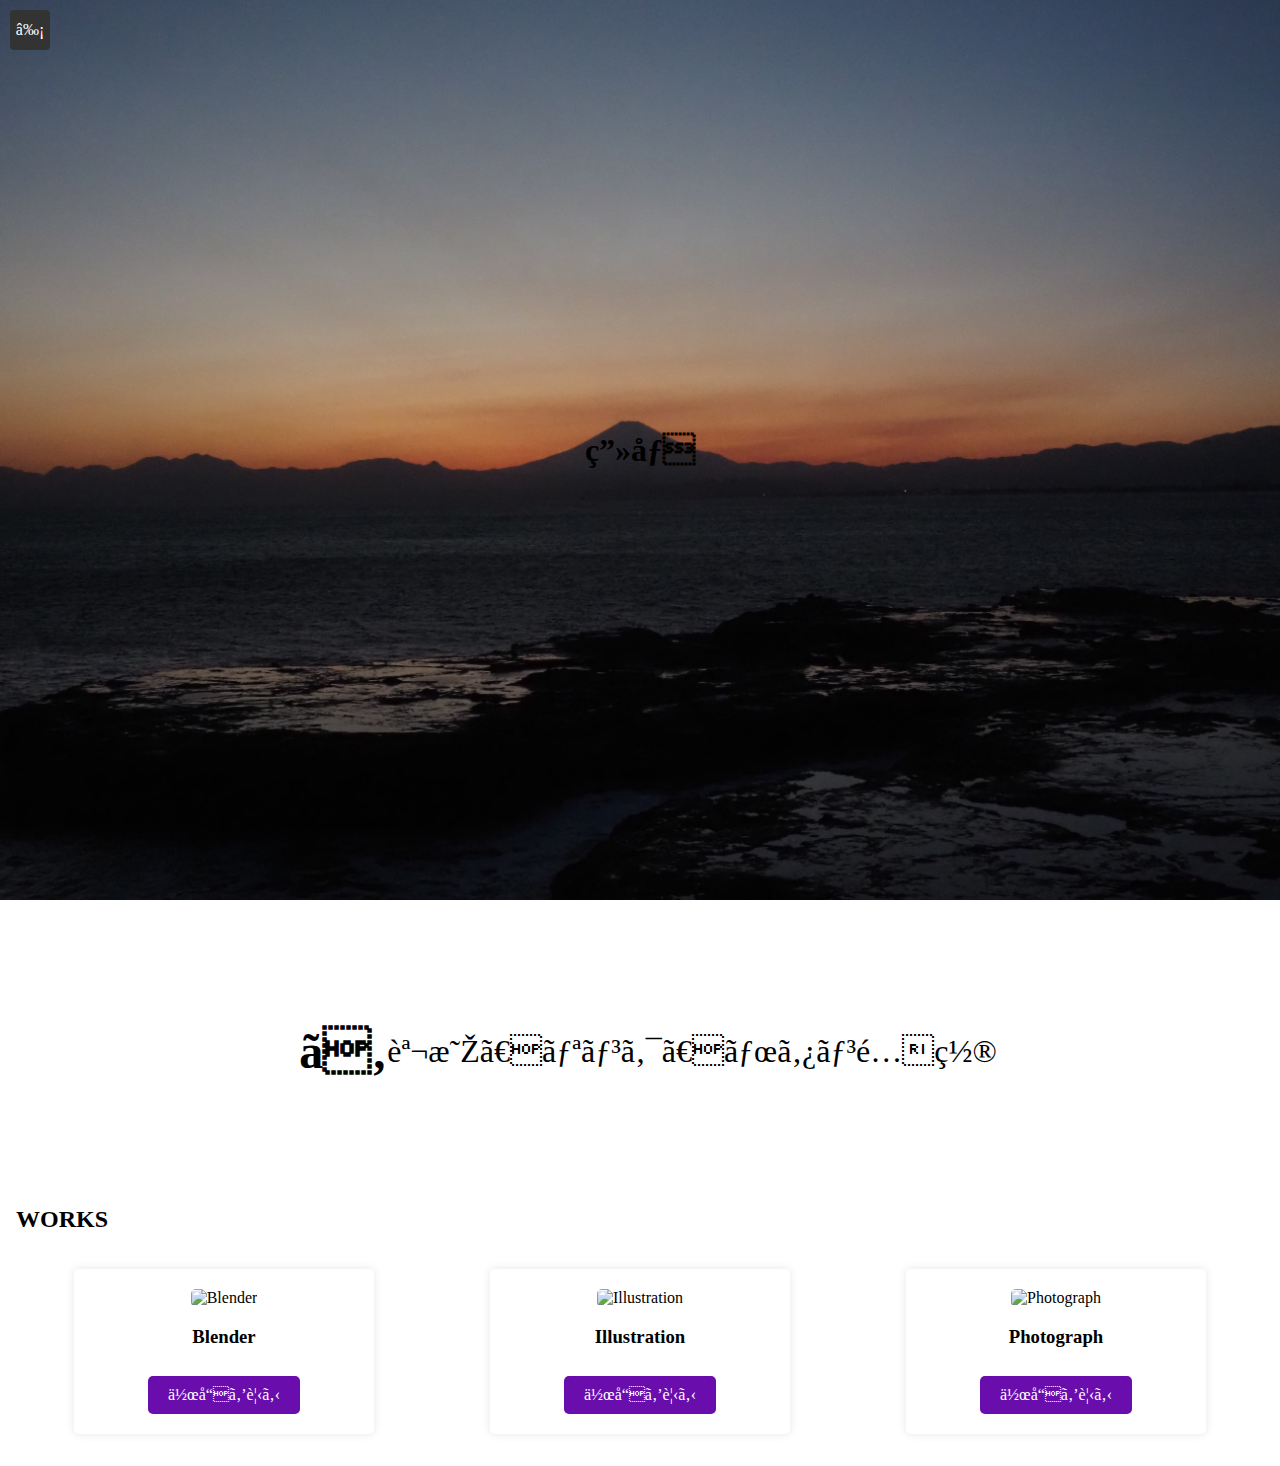
==== index.html @ e8e4b509 "edit" ====
<!DOCTYPE html>   <!--HTML文書宣言-->
<html lang="ja">   <!--HTMLタグとページの言語指定-->
<head>   <!--headタグ、ページ内には表示されない情報-->
    <meta charset="UFT-8">   <!--metaタグと文字エンコーディング-->
    <title>Portfolio</title>   <!--titleタグ、タブでのページのタイトル指定-->
    <meta name="viewport" content="width=device-width, initial-scale=1.0">
    <!--width=device-widthで表示領域の幅をデバイスに合わせる-->
    <!--initial-scale=1.0で初期表示の拡大率を100%にしている-->
    <link rel="stylesheet" href="style.css">   <!--CSSとリンク-->
    <style>
        /* ページ全体の余白設定 */
        body {
            margin: 0;
            padding: 0;
        }

        /* 各要素に1remの余白を追加 */
        .section, .work-cards, .work-card {
            margin: 1rem;
        }

        /*各セクションのスタイル*/
        .section {
            height: 30vh;
            display: flex;
            justify-content: center;
            align-items: center;
            color: black;
            font-size: 2rem;
            text-align: center;
        }

        /*パララックス背景の設定*/
        .parallax {
            background-image: url('background-image.jpg');   /*背景画像をここで指定*/
            height: 100vh;
            background-attachment: fixed;   /*固定背景でパララックス効果*/
            background-size: cover;
            background-position: center;
            display: flex;
            justify-content: center;
            align-items: center;
        }

        /* 他のセクションの背景色 */
        .content {
            background-color: white;
        }

        /*メニューバー*/
        .menu-bar {
            position: fixed;
            top: 10px;
            left: 10px;
            width: 40px;
            height: 40px;
            background-color: #333;
            color: white;
            display: flex;
            justify-content: center;
            align-items: center;
            cursor: pointer;
            border-radius: 4px;
            z-index: 10;
        }
    </style>
</head>

<body>
    <!--メニューバー-->
    <div class="menu-bar">≡</div>

    <!--パララックス背景-->
    <div class="parallax">
        <h1>画像</h1>
    </div>

    <!--スクロール時に表示されるコンテンツセクション-->
    <div class="section content">
        <h2>あ</h2>
        <br>
        <p>説明、リンク、ボタン配置</p>
    </div>

    <section id="works">
        <h2>WORKS</h2>
        <div class="work-cards">
            <div class="work-card">
                <img src="blender.jpg" alt="Blender" class="work-image">
                <h3>Blender</h3>
                <a href="blender.html" class="work-button">作品を見る</a>
            </div>
            <div class="work-card">
                <img src="illustration.jpg" alt="Illustration" class="work-image">
                <h3>Illustration</h3>
                <a href="https://xfolio.jp/portfolio/harukyabe2" class="work-button">作品を見る</a>
            </div>
            <div class="work-card">
                <img src="picture.jpg" alt="Photograph" class="work-image">
                <h3>Photograph</h3>
                <a href="picture.html" class="work-button">作品を見る</a>
            </div>
        </div>
    </section>
</body>
---- style.css ----
h2 {
    margin-left: 1rem;
}

.work-cards {
    display: flex;
    justify-content: space-around;
    flex-wrap: wrap;
    margin: 20px;
}

.work-card {
    background-color: #fff;
    border-radius: 5px;
    box-shadow: 0 0 10px rgba(0, 0, 0, 0.1);
    margin: 20px;
    padding: 20px;
    text-align: center;
    max-width: 300px;
    flex-basis: calc(33% - 40px); /* Adjust the basis to make it 3 columns */
    box-sizing: border-box;
}

.work-image {
    width: 100%;
    height: auto;
    border-radius: 5px;
}

.work-button {
    display: inline-block;
    margin-top: 10px;
    padding: 10px 20px;
    background-color: #6a0dad;
    color: #fff;
    text-decoration: none;
    border-radius: 5px;
    transition: background-color 0.3s ease;
}

.work-button:hover {
    background-color: #5a0cac;
}



.gallery {
    display: flex;
    flex-wrap: wrap;
    justify-content: space-around;
    margin: 20px;
}

.gallery-item {
    margin: 10px;
    text-align: center;
    flex-basis: calc(33% - 20px);
    box-sizing: border-box;
    display: flex;
    flex-direction: column;
    align-items: center;
}

.img-item {
    background-color: #000;
    width: 300px;
    height: 400px; /* 3:4のアスペクト比 */
    display: flex;
    justify-content: center;
    align-items: center;
    margin-bottom: 10px;
}

.gallery-image {
    max-width: 100%;
    max-height: 100%;
    object-fit: contain;
    cursor: pointer;
    transition: transform 0.2s;
}

.gallery-image:hover {
    transform: scale(1.1);
}

/* モーダルのスタイル */
.modal {
    display: none;
    position: fixed;
    z-index: 1000;
    padding-top: 60px;
    left: 0;
    top: 0;
    width: 100%;
    height: 100%;
    overflow: auto;
    background-color: rgba(0, 0, 0, 0.9);
}

.modal-content {
    margin: auto;
    display: block;
    width: 80%;
    max-width: 700px;
}

#caption {
    margin: auto;
    display: block;
    width: 80%;
    max-width: 700px;
    text-align: center;
    color: #ccc;
    padding: 10px 0;
    height: 150px;
}

.close {
    position: absolute;
    top: 15px;
    right: 35px;
    color: #f1f1f1;
    font-size: 40px;
    font-weight: bold;
    transition: 0.3s;
}

.close:hover,
.close:focus {
    color: #bbb;
    text-decoration: none;
    cursor: pointer;
}
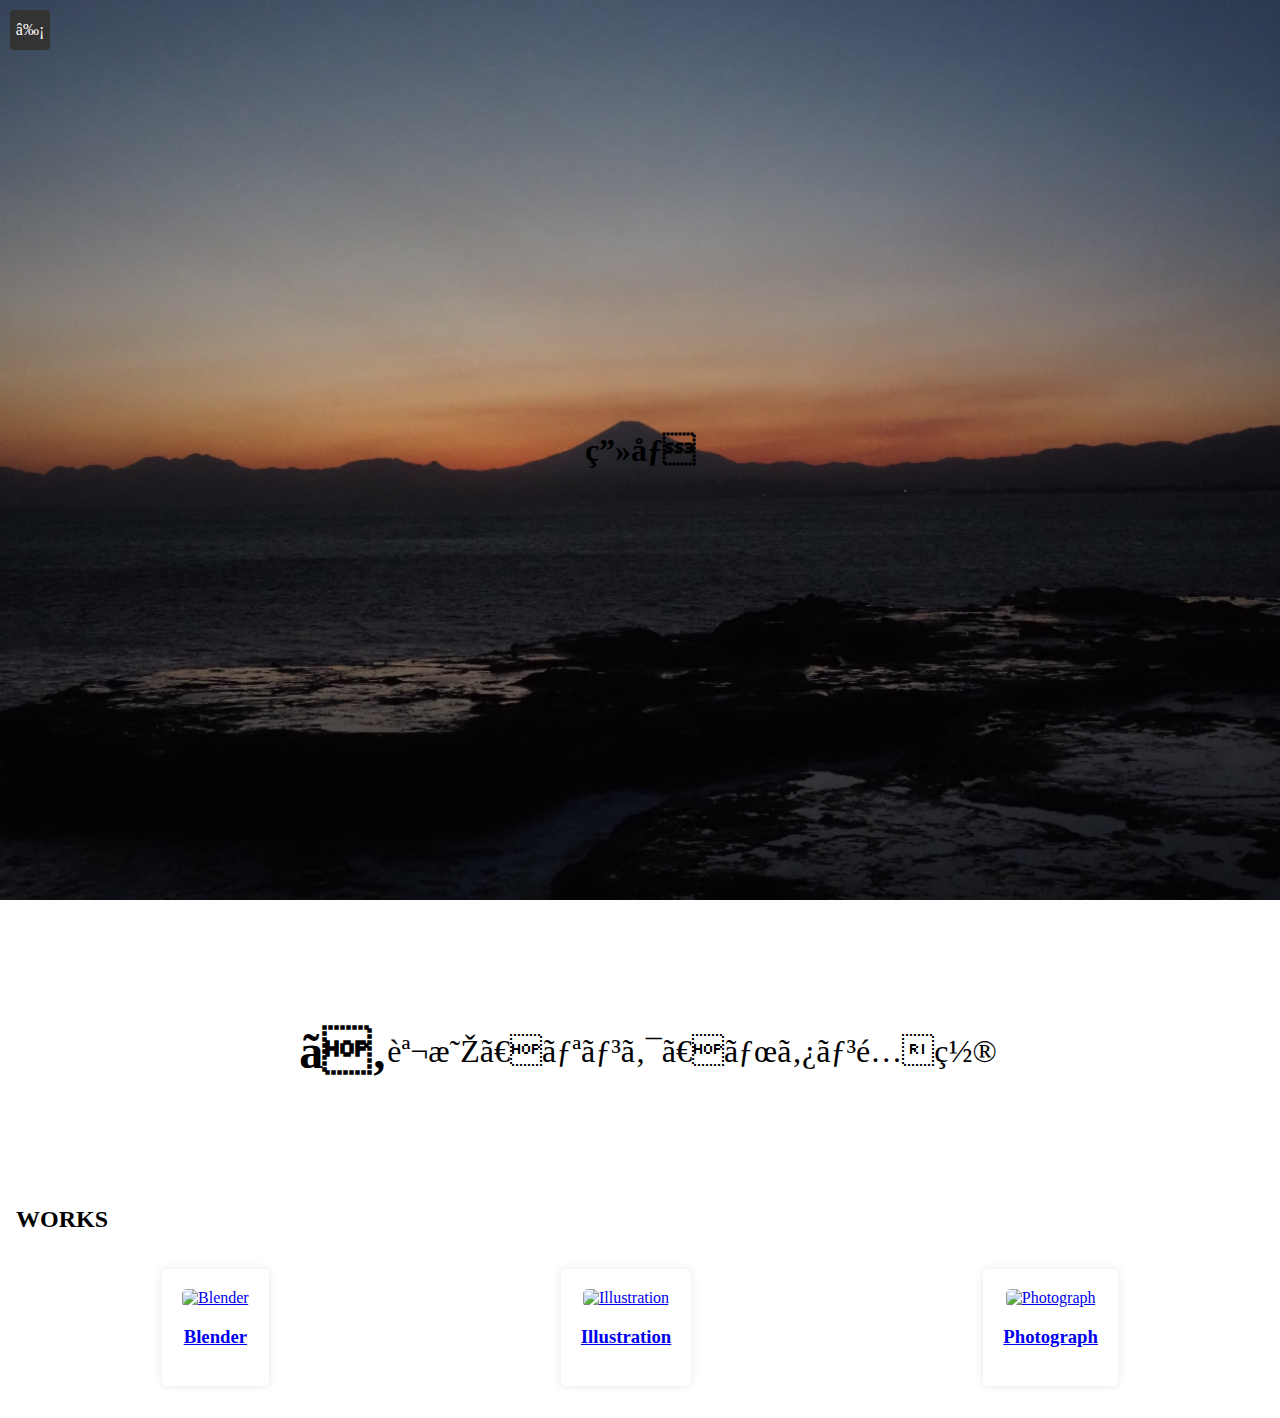
==== commit 22b6f109: "work-card" ====
--- a/index.html
+++ b/index.html
@@ -7,6 +7,7 @@
     <!--width=device-widthで表示領域の幅をデバイスに合わせる-->
     <!--initial-scale=1.0で初期表示の拡大率を100%にしている-->
     <link rel="stylesheet" href="style.css">   <!--CSSとリンク-->
+    <script src="script.js"></script>
     <style>
         /* ページ全体の余白設定 */
         body {
@@ -85,21 +86,18 @@
     <section id="works">
         <h2>WORKS</h2>
         <div class="work-cards">
-            <div class="work-card">
+            <a href="blender.html" class="work-card">
                 <img src="blender.jpg" alt="Blender" class="work-image">
                 <h3>Blender</h3>
-                <a href="blender.html" class="work-button">作品を見る</a>
-            </div>
-            <div class="work-card">
+            </a>
+            <a href="https://xfolio.jp/portfolio/harukyabe2" class="work-card">
                 <img src="illustration.jpg" alt="Illustration" class="work-image">
                 <h3>Illustration</h3>
-                <a href="https://xfolio.jp/portfolio/harukyabe2" class="work-button">作品を見る</a>
-            </div>
-            <div class="work-card">
+            </a>
+            <a href="picture.html" class="work-card">
                 <img src="picture.jpg" alt="Photograph" class="work-image">
                 <h3>Photograph</h3>
-                <a href="picture.html" class="work-button">作品を見る</a>
-            </div>
+            </a>
         </div>
-    </section>
+    </section>    
 </body>
--- a/style.css
+++ b/style.css
@@ -17,8 +17,19 @@
     padding: 20px;
     text-align: center;
     max-width: 300px;
-    flex-basis: calc(33% - 40px); /* Adjust the basis to make it 3 columns */
     box-sizing: border-box;
+}
+
+@media (max-width: 768px) {
+    .work-card {
+        flex-basis: calc(50% - 40px);
+    }
+}
+
+@media (max-width: 480px) {
+    .work-card {
+        flex-basis: calc(100% - 40px);
+    }
 }
 
 .work-image {
@@ -95,6 +106,10 @@
     height: 100%;
     overflow: auto;
     background-color: rgba(0, 0, 0, 0.9);
+
+    opacity: 0;
+    transition: opacity 0.3s ease;
+    /* モーダル表示時のfade in, fade out */
 }
 
 .modal-content {
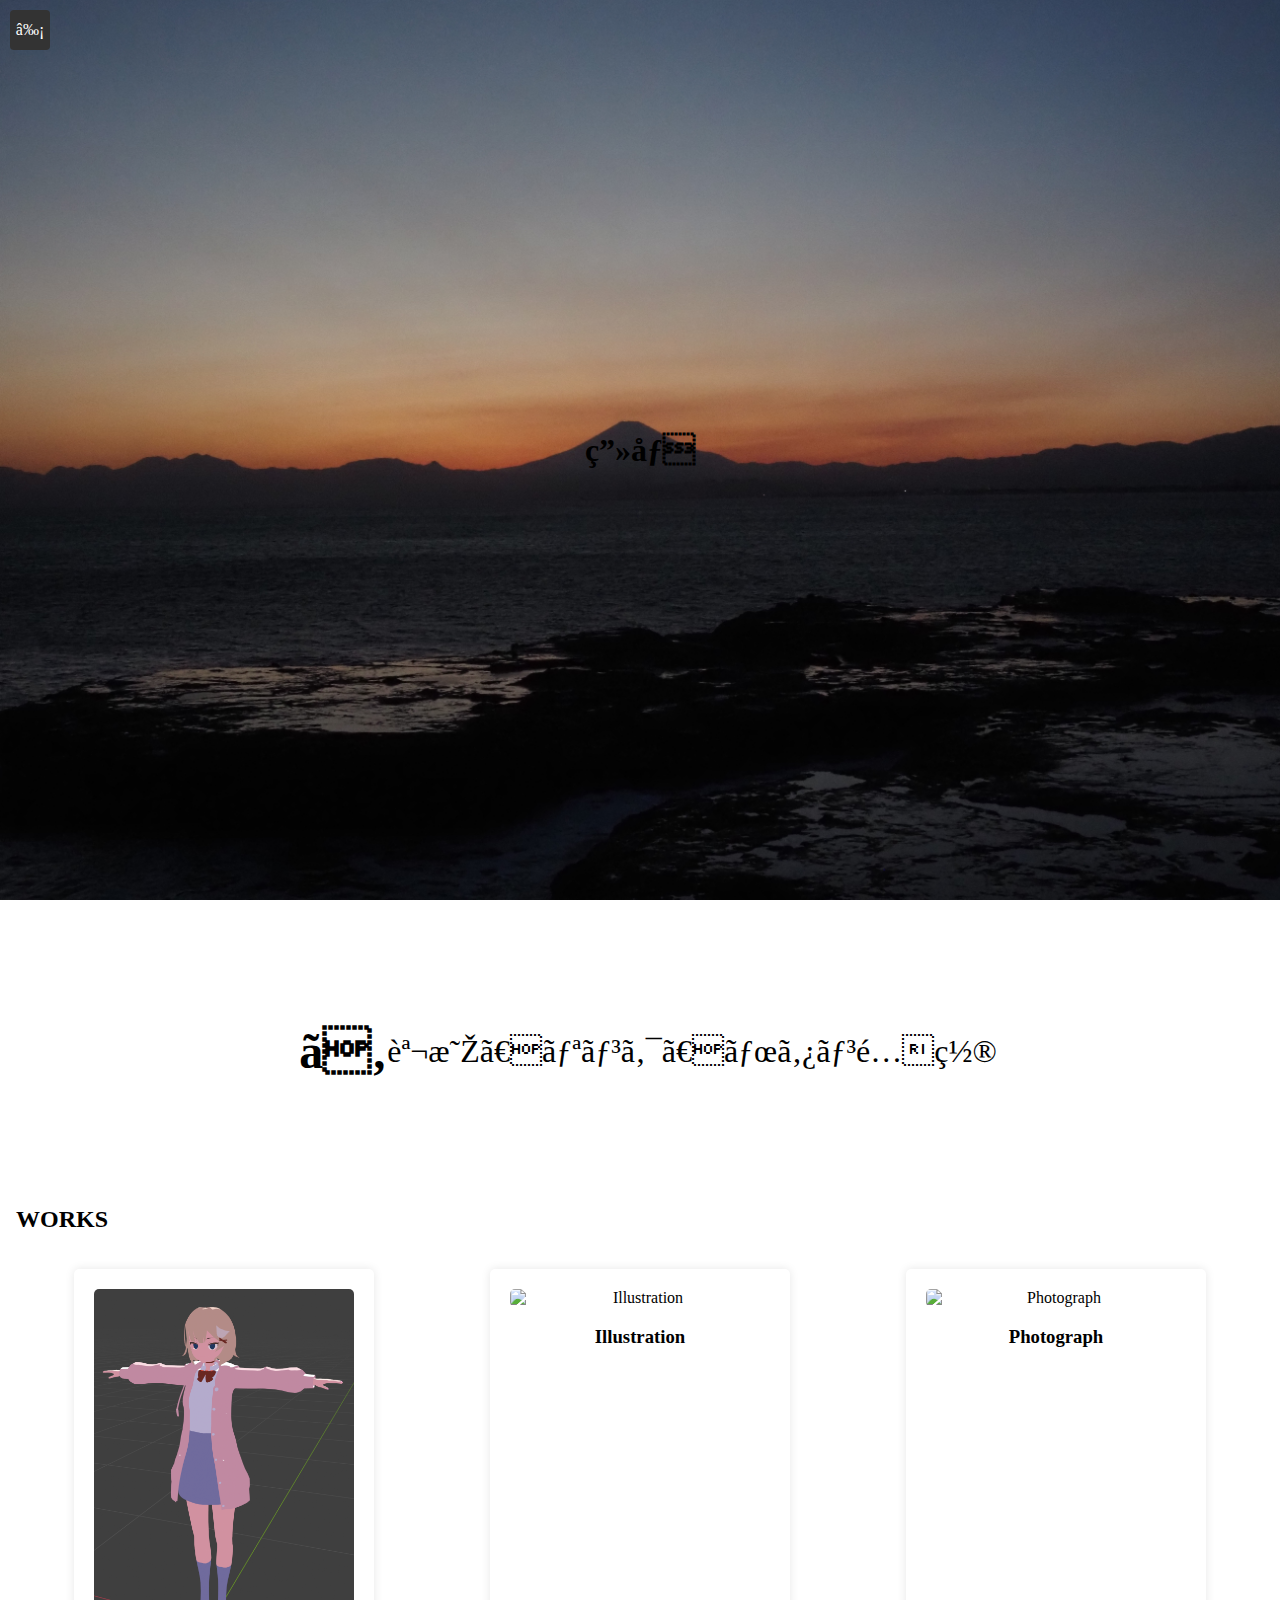
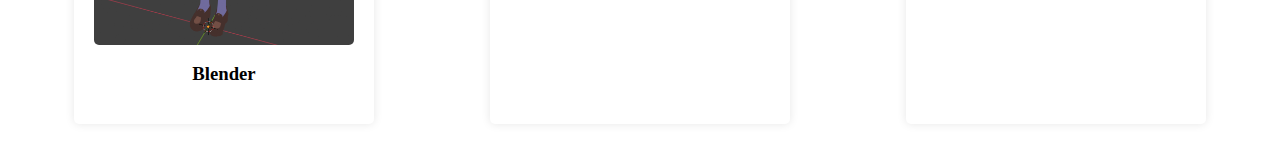
==== commit 2d83ec9f: "add" ====
--- a/index.html
+++ b/index.html
@@ -87,7 +87,7 @@
         <h2>WORKS</h2>
         <div class="work-cards">
             <a href="blender.html" class="work-card">
-                <img src="blender.jpg" alt="Blender" class="work-image">
+                <img src="blender.png" alt="Blender" class="work-image">
                 <h3>Blender</h3>
             </a>
             <a href="https://xfolio.jp/portfolio/harukyabe2" class="work-card">
--- a/style.css
+++ b/style.css
@@ -17,7 +17,15 @@
     padding: 20px;
     text-align: center;
     max-width: 300px;
+    flex-basis: calc(33% - 40px);
     box-sizing: border-box;
+    text-decoration: none;
+    color: inherit;
+    transition: transform 0.3s ease, box-shadow 0.3s ease;
+    display: flex;
+    flex-direction: column;
+    align-items: center;
+    cursor: pointer;
 }
 
 @media (max-width: 768px) {
@@ -38,7 +46,7 @@
     border-radius: 5px;
 }
 
-.work-button {
+/* .work-button {
     display: inline-block;
     margin-top: 10px;
     padding: 10px 20px;
@@ -47,12 +55,16 @@
     text-decoration: none;
     border-radius: 5px;
     transition: background-color 0.3s ease;
+} */
+
+/* .work-button:hover {
+    background-color: #5a0cac;
+} */
+
+.work-card:hover {
+    transform: scale(1.05);
+    box-shadow: 0 5px 15px rgba(0, 0, 0, 0.2);
 }
-
-.work-button:hover {
-    background-color: #5a0cac;
-}
-
 
 
 .gallery {
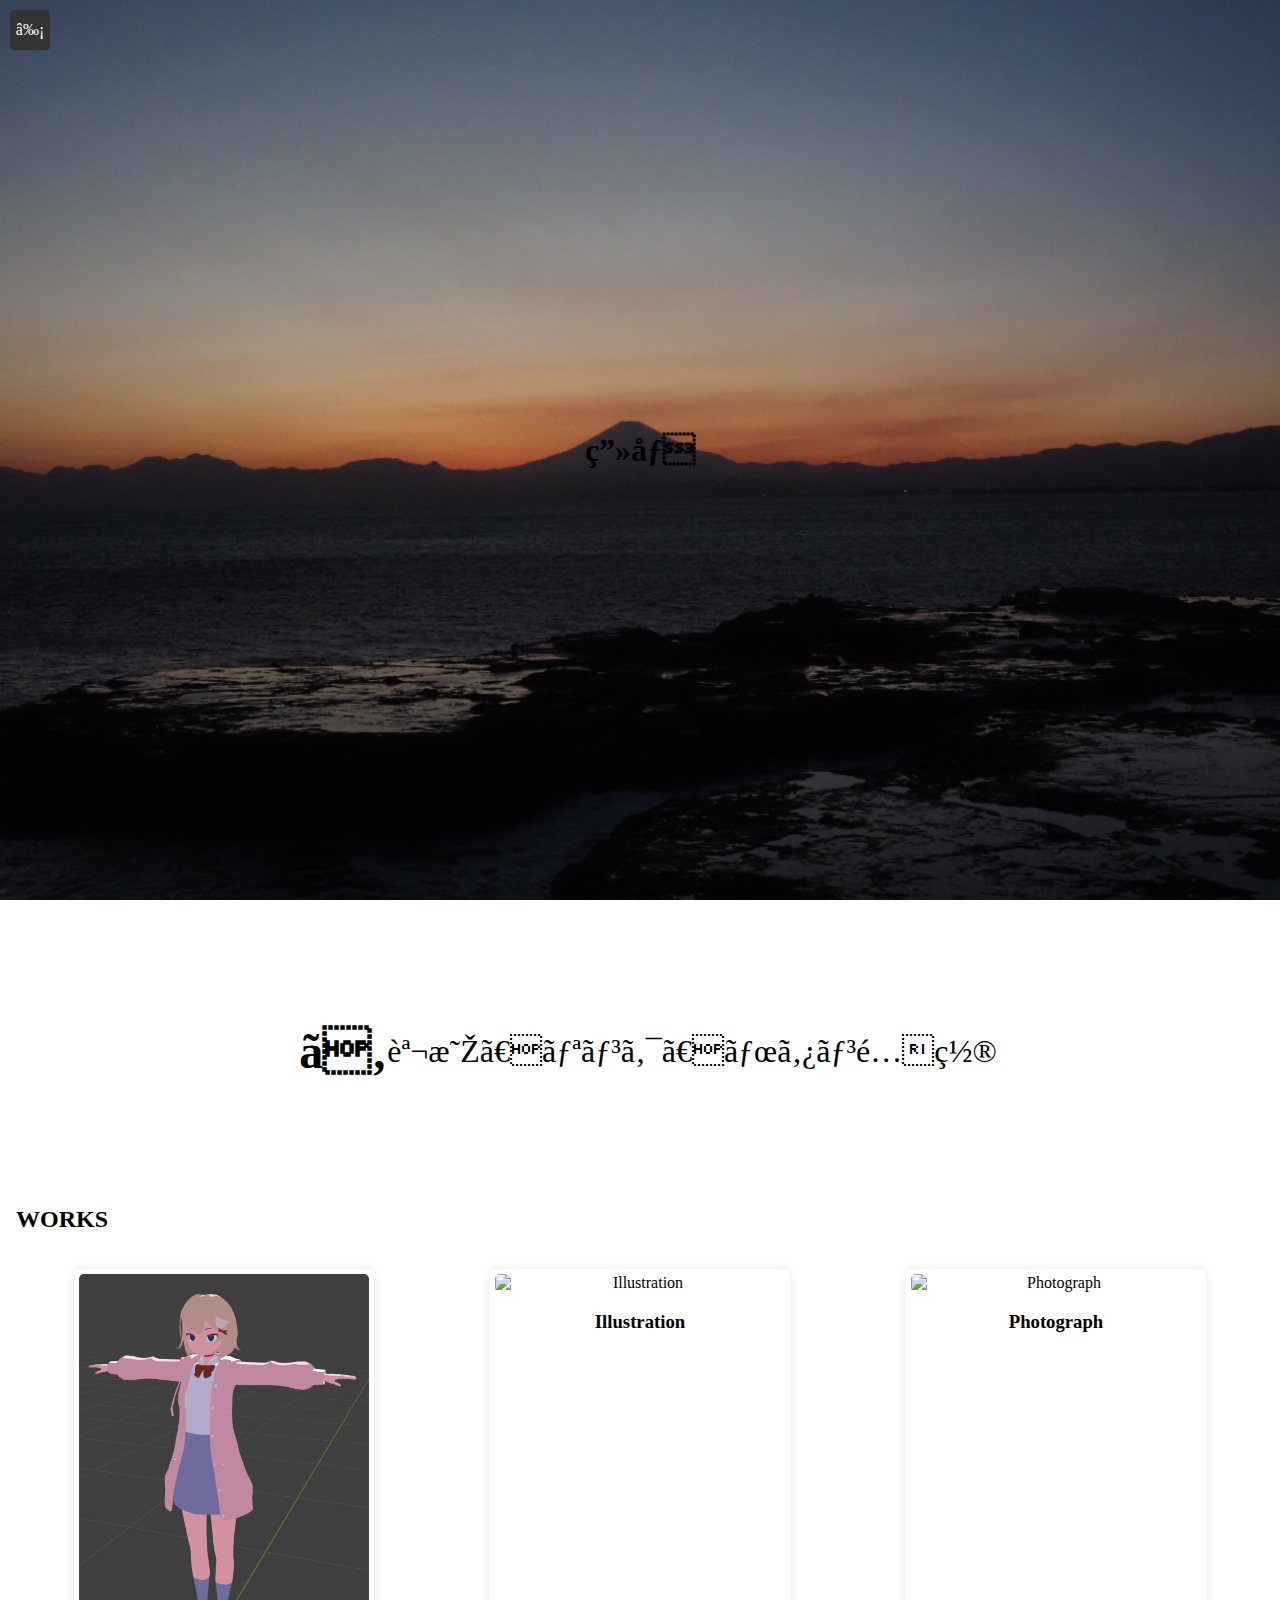
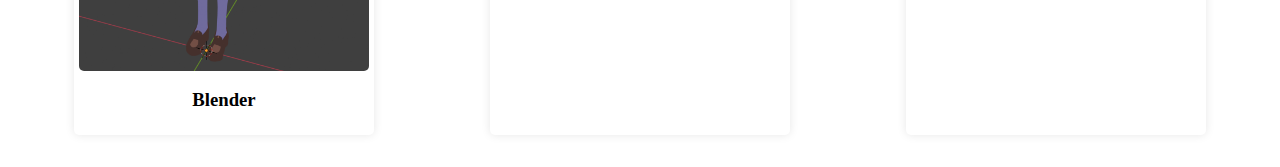
==== commit fe96a34b: "add" ====
--- a/index.html
+++ b/index.html
@@ -94,8 +94,8 @@
                 <img src="illustration.jpg" alt="Illustration" class="work-image">
                 <h3>Illustration</h3>
             </a>
-            <a href="picture.html" class="work-card">
-                <img src="picture.jpg" alt="Photograph" class="work-image">
+            <a href="photograph.html" class="work-card">
+                <img src="photograph.jpg" alt="Photograph" class="work-image">
                 <h3>Photograph</h3>
             </a>
         </div>
--- a/style.css
+++ b/style.css
@@ -14,7 +14,7 @@
     border-radius: 5px;
     box-shadow: 0 0 10px rgba(0, 0, 0, 0.1);
     margin: 20px;
-    padding: 20px;
+    padding: 5px;
     text-align: center;
     max-width: 300px;
     flex-basis: calc(33% - 40px);
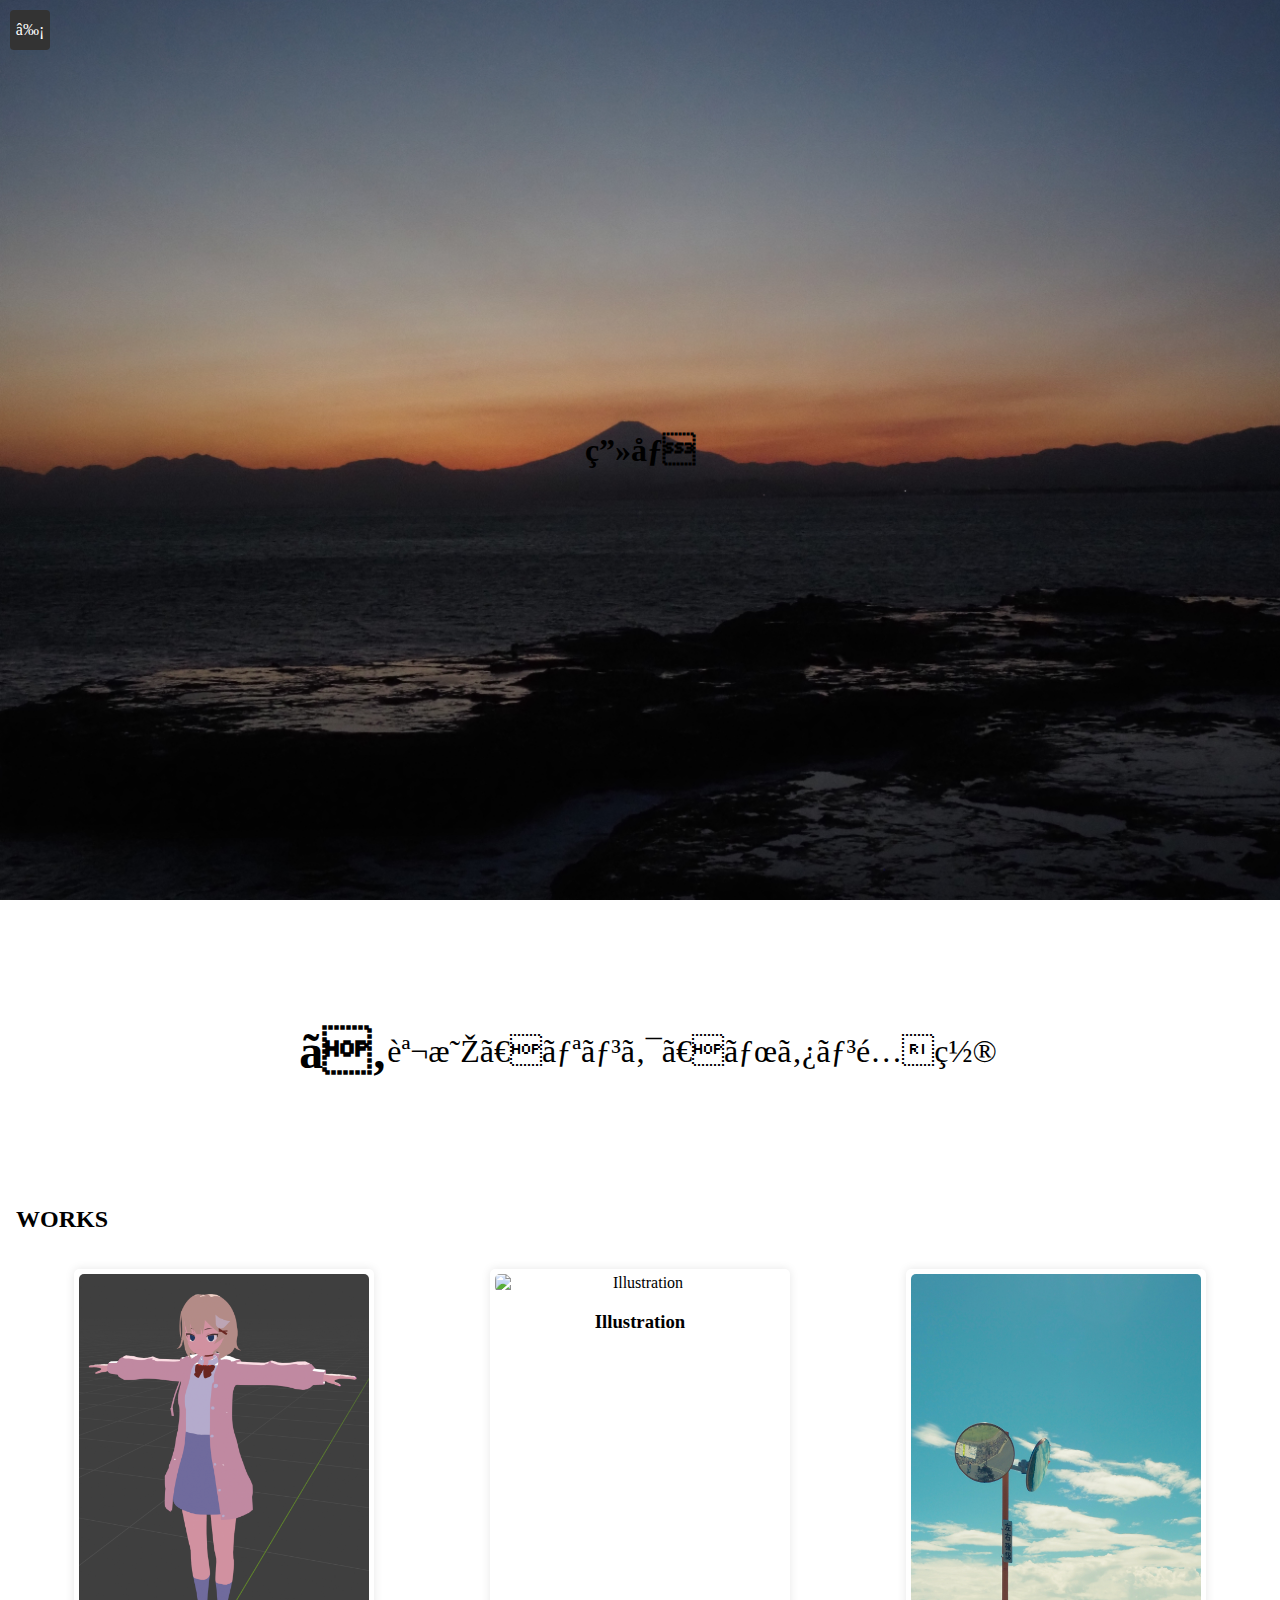
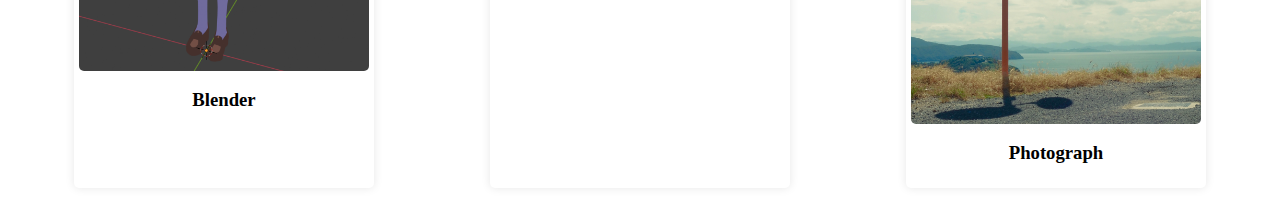
==== commit 73a13579: "change" ====
--- a/index.html
+++ b/index.html
@@ -95,7 +95,7 @@
                 <h3>Illustration</h3>
             </a>
             <a href="photograph.html" class="work-card">
-                <img src="photograph.jpg" alt="Photograph" class="work-image">
+                <img src="backmirror.jpg" alt="Photograph" class="work-image">
                 <h3>Photograph</h3>
             </a>
         </div>
--- a/style.css
+++ b/style.css
@@ -1,13 +1,19 @@
 h2 {
     margin-left: 1rem;
 }
+/*
+h2サイズの見出しに左余白を追加する
+*/
 
 .work-cards {
     display: flex;
     justify-content: space-around;
-    flex-wrap: wrap;
+    flex-wrap: wrap; /* 画面サイズが小さい場合は改行 */
     margin: 20px;
 }
+/*
+.work-cardをフレックスボックスで横並びで均等に配置
+*/
 
 .work-card {
     background-color: #fff;
@@ -23,49 +29,48 @@
     color: inherit;
     transition: transform 0.3s ease, box-shadow 0.3s ease;
     display: flex;
-    flex-direction: column;
+    flex-direction: column; /* フレックスボックスで内容を縦並びにする */
     align-items: center;
     cursor: pointer;
 }
+/*
+カードの背景色、ボックスシャドウ、余白、パディング、テキスト配置を指定
+クリックしたときのアニメーションを追加
+*/
 
-@media (max-width: 768px) {
+@media (max-width: 768px) { /* メディアクエリ */
     .work-card {
         flex-basis: calc(50% - 40px);
     }
 }
+/*
+画面幅が768px以下ならカードの幅を50%に縮小
+*/
 
 @media (max-width: 480px) {
     .work-card {
         flex-basis: calc(100% - 40px);
     }
 }
+/*
+画面幅が480px以下ならカードの幅を100%にして1列表示
+*/
 
 .work-image {
     width: 100%;
     height: auto;
     border-radius: 5px;
 }
-
-/* .work-button {
-    display: inline-block;
-    margin-top: 10px;
-    padding: 10px 20px;
-    background-color: #6a0dad;
-    color: #fff;
-    text-decoration: none;
-    border-radius: 5px;
-    transition: background-color 0.3s ease;
-} */
-
-/* .work-button:hover {
-    background-color: #5a0cac;
-} */
+/*
+カード内に表示される画像を調節
+*/
 
 .work-card:hover {
     transform: scale(1.05);
     box-shadow: 0 5px 15px rgba(0, 0, 0, 0.2);
 }
-
+/*
+*/
 
 .gallery {
     display: flex;
@@ -73,6 +78,9 @@
     justify-content: space-around;
     margin: 20px;
 }
+/*
+フレックスボックスで画像ギャラリーのレイアウトを横並びにして余白を追加
+*/
 
 .gallery-item {
     margin: 10px;
@@ -83,6 +91,10 @@
     flex-direction: column;
     align-items: center;
 }
+/*
+ギャラリー内の各画像アイテムの枠
+アイテムを中央揃えにしてテキストを画像の下に表示
+*/
 
 .img-item {
     background-color: #000;
@@ -93,6 +105,10 @@
     align-items: center;
     margin-bottom: 10px;
 }
+/*
+画像を表示する枠
+背景を黒くしてサイズを一定にする
+*/
 
 .gallery-image {
     max-width: 100%;
@@ -101,14 +117,17 @@
     cursor: pointer;
     transition: transform 0.2s;
 }
+/*
+各画像を調整する
+ホバー時に拡大アニメーション
+*/
 
 .gallery-image:hover {
     transform: scale(1.1);
 }
 
-/* モーダルのスタイル */
 .modal {
-    display: none;
+    display: none; /* 初期状態は非表示 */
     position: fixed;
     z-index: 1000;
     padding-top: 60px;
@@ -116,31 +135,42 @@
     top: 0;
     width: 100%;
     height: 100%;
-    overflow: auto;
     background-color: rgba(0, 0, 0, 0.9);
 
     opacity: 0;
     transition: opacity 0.3s ease;
     /* モーダル表示時のfade in, fade out */
 }
+/*
+背景全体に暗いオーバーレイを表示する
+.showクラスが追加されると表示される
+*/
+
+.modal.show {
+    display: flex;
+    opacity: 1;
+}
 
 .modal-content {
     margin: auto;
     display: block;
-    width: 80%;
-    max-width: 700px;
+    max-width: 100%;
+    max-height: 90vh;
+    object-fit: contain;
 }
+/*
+モーダル内の画像を調整
+*/
 
-#caption {
-    margin: auto;
-    display: block;
-    width: 80%;
-    max-width: 700px;
-    text-align: center;
-    color: #ccc;
-    padding: 10px 0;
-    height: 150px;
+@media (max-width: 768px) { /* メディアクエリ */
+    .mordal-content {
+        max-width: 90%;
+        max-height: 80vh;
+    }
 }
+/*
+画面幅が768px以下
+*/
 
 .close {
     position: absolute;
@@ -151,6 +181,10 @@
     font-weight: bold;
     transition: 0.3s;
 }
+/*
+モーダルを閉じるボタンを右上に配置
+ホバー時に色が変わる
+*/
 
 .close:hover,
 .close:focus {
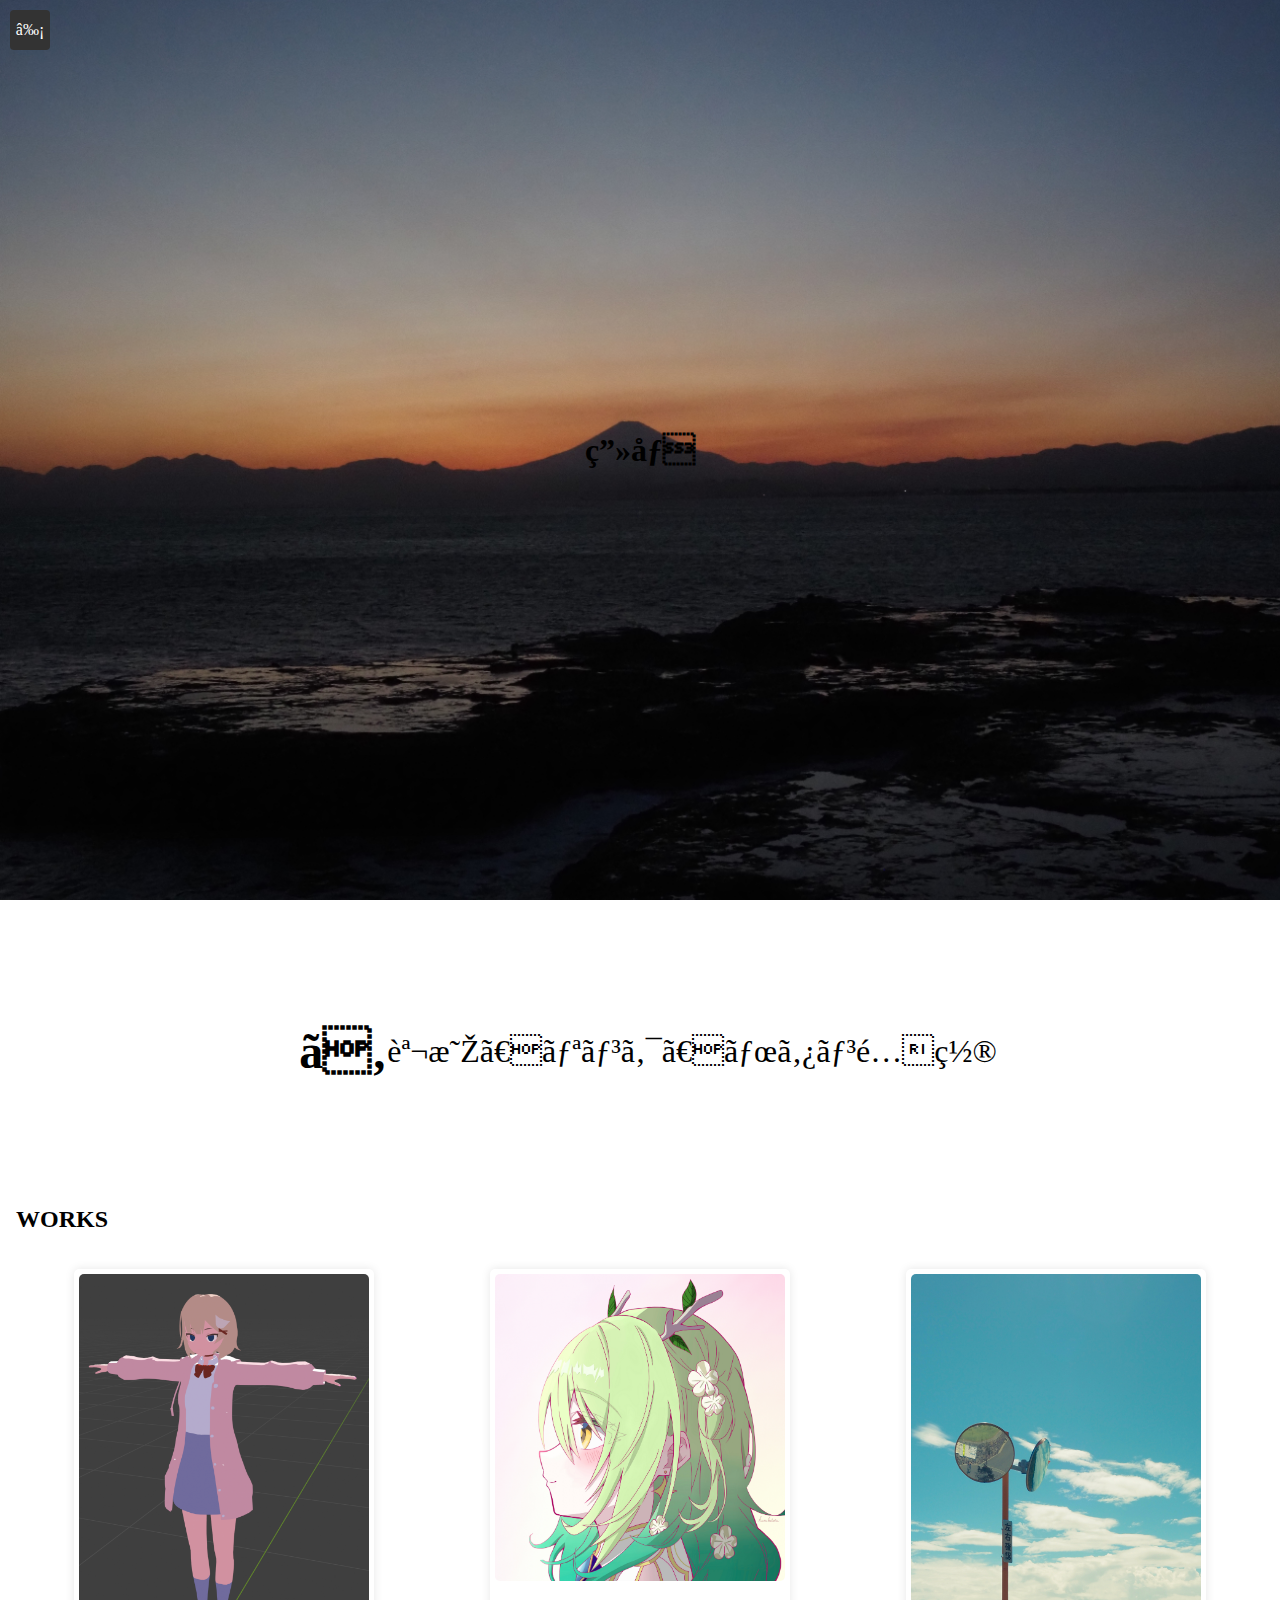
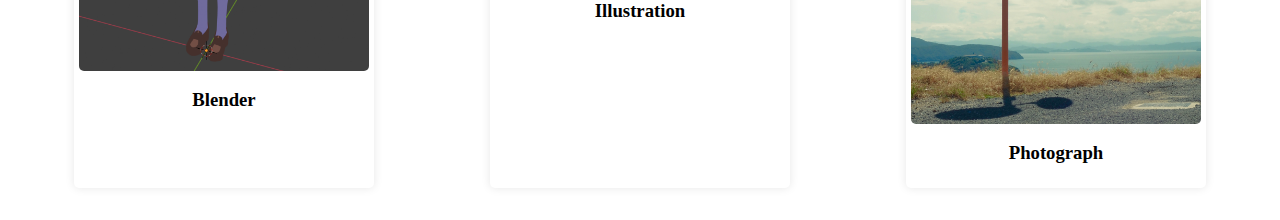
==== commit 87b39fbd: "illustration_image add" ====
--- a/index.html
+++ b/index.html
@@ -91,7 +91,7 @@
                 <h3>Blender</h3>
             </a>
             <a href="https://xfolio.jp/portfolio/harukyabe2" class="work-card">
-                <img src="illustration.jpg" alt="Illustration" class="work-image">
+                <img src="Fauna_1207.jpg" alt="Illustration" class="work-image">
                 <h3>Illustration</h3>
             </a>
             <a href="photograph.html" class="work-card">
--- a/style.css
+++ b/style.css
@@ -22,8 +22,8 @@
     margin: 20px;
     padding: 5px;
     text-align: center;
-    max-width: 300px;
-    flex-basis: calc(33% - 40px);
+    max-width: 300px; /* 横幅は最大300px */
+    flex-basis: calc(33% - 40px); /* 親要素の33%-40pxをカードの幅にする */
     box-sizing: border-box;
     text-decoration: none;
     color: inherit;
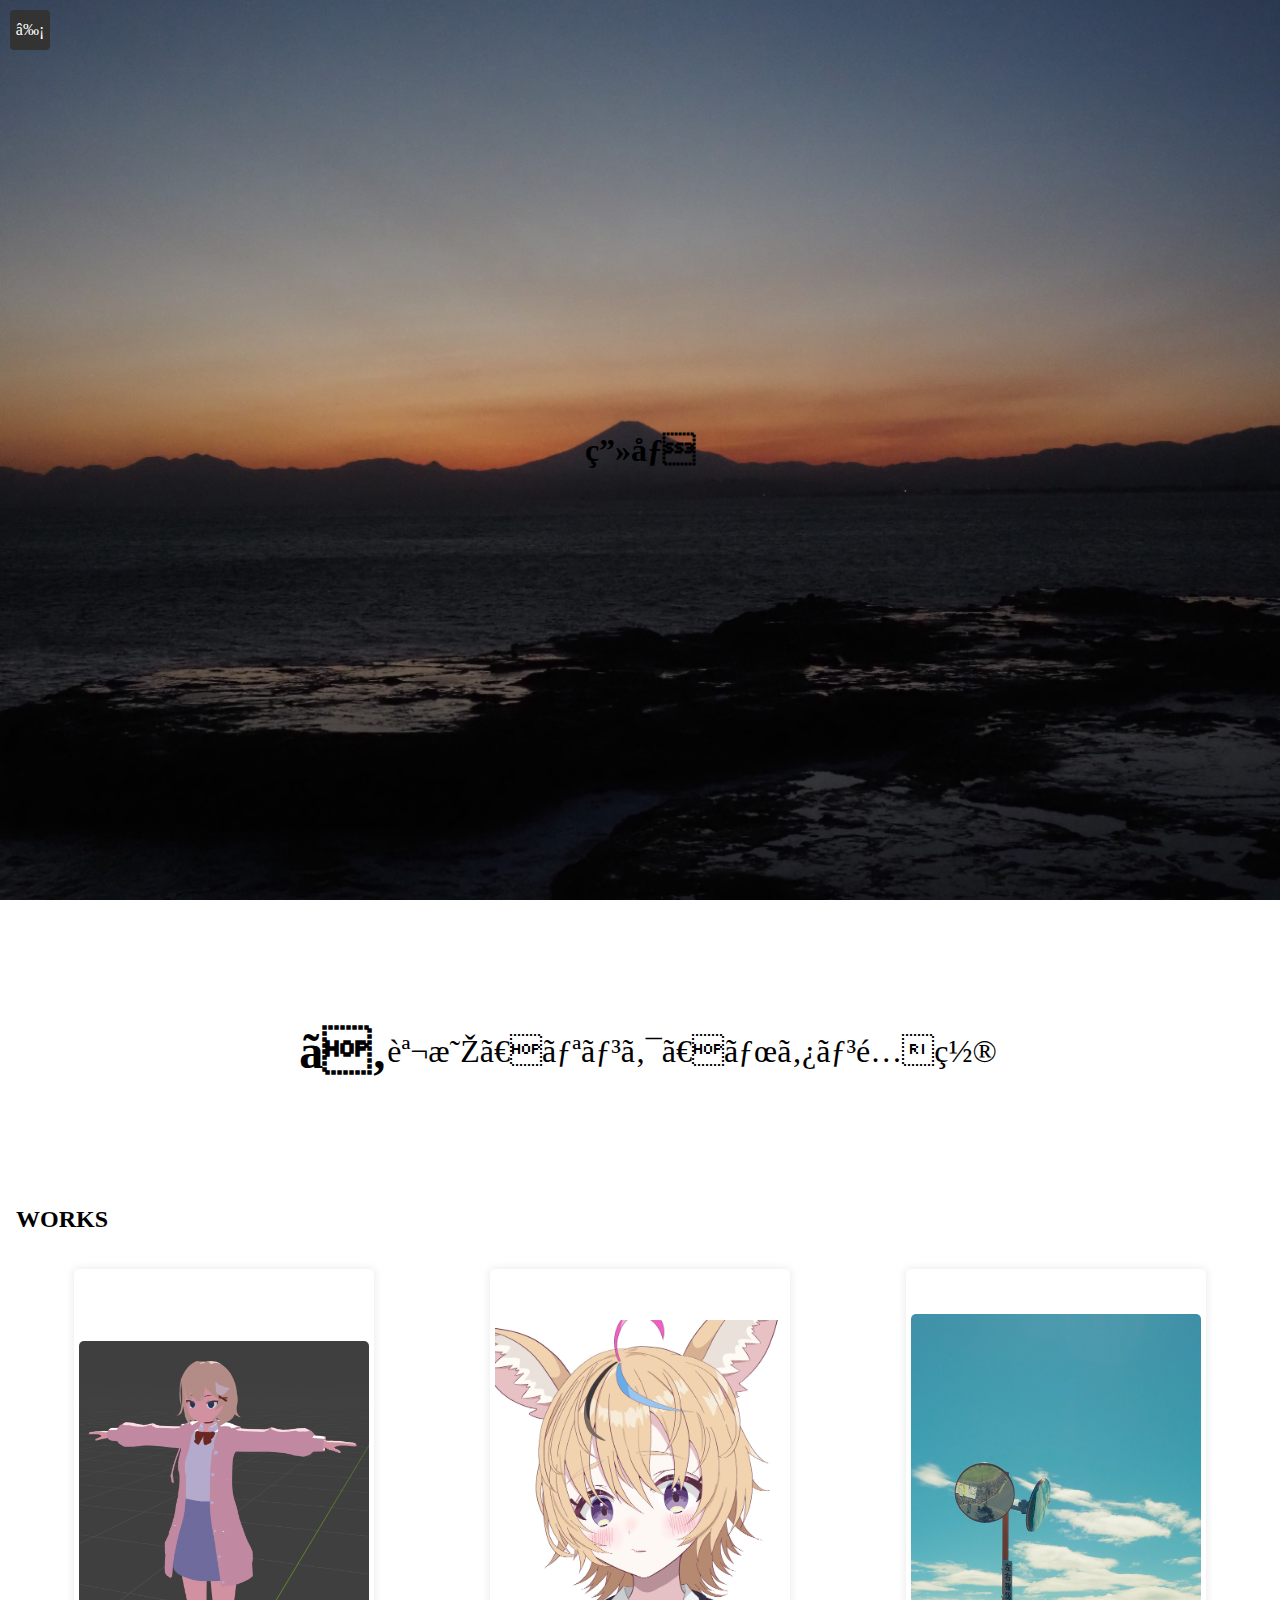
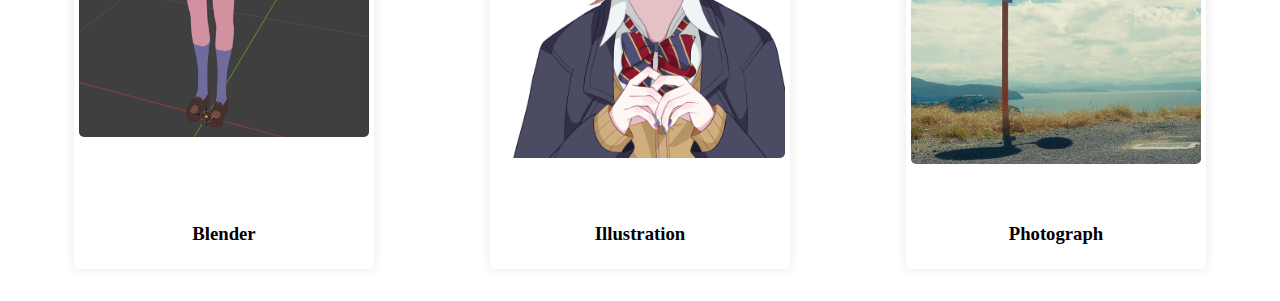
==== commit 3bab6c8b: "Update index.html" ====
--- a/index.html
+++ b/index.html
@@ -91,7 +91,7 @@
                 <h3>Blender</h3>
             </a>
             <a href="https://xfolio.jp/portfolio/harukyabe2" class="work-card">
-                <img src="Fauna_1207.jpg" alt="Illustration" class="work-image">
+                <img src="Porka0226.jpg" alt="Illustration" class="work-image">
                 <h3>Illustration</h3>
             </a>
             <a href="photograph.html" class="work-card">
--- a/style.css
+++ b/style.css
@@ -32,6 +32,8 @@
     flex-direction: column; /* フレックスボックスで内容を縦並びにする */
     align-items: center;
     cursor: pointer;
+    height: 600px; /* カードの高さを固定 */
+    justify-content: space-between; /* 画像と文字を上下に配置 */
 }
 /*
 カードの背景色、ボックスシャドウ、余白、パディング、テキスト配置を指定
@@ -57,9 +59,11 @@
 */
 
 .work-image {
-    width: 100%;
-    height: auto;
+    width: 100%; /* 横幅はカード内に収まる */
+    max-height: 80%; /* 高さをカード全体の70%に制限 */
+    object-fit: contain; /* 画像を縦横比を保ちながら中央に配置 */
     border-radius: 5px;
+    margin: auto;
 }
 /*
 カード内に表示される画像を調節
